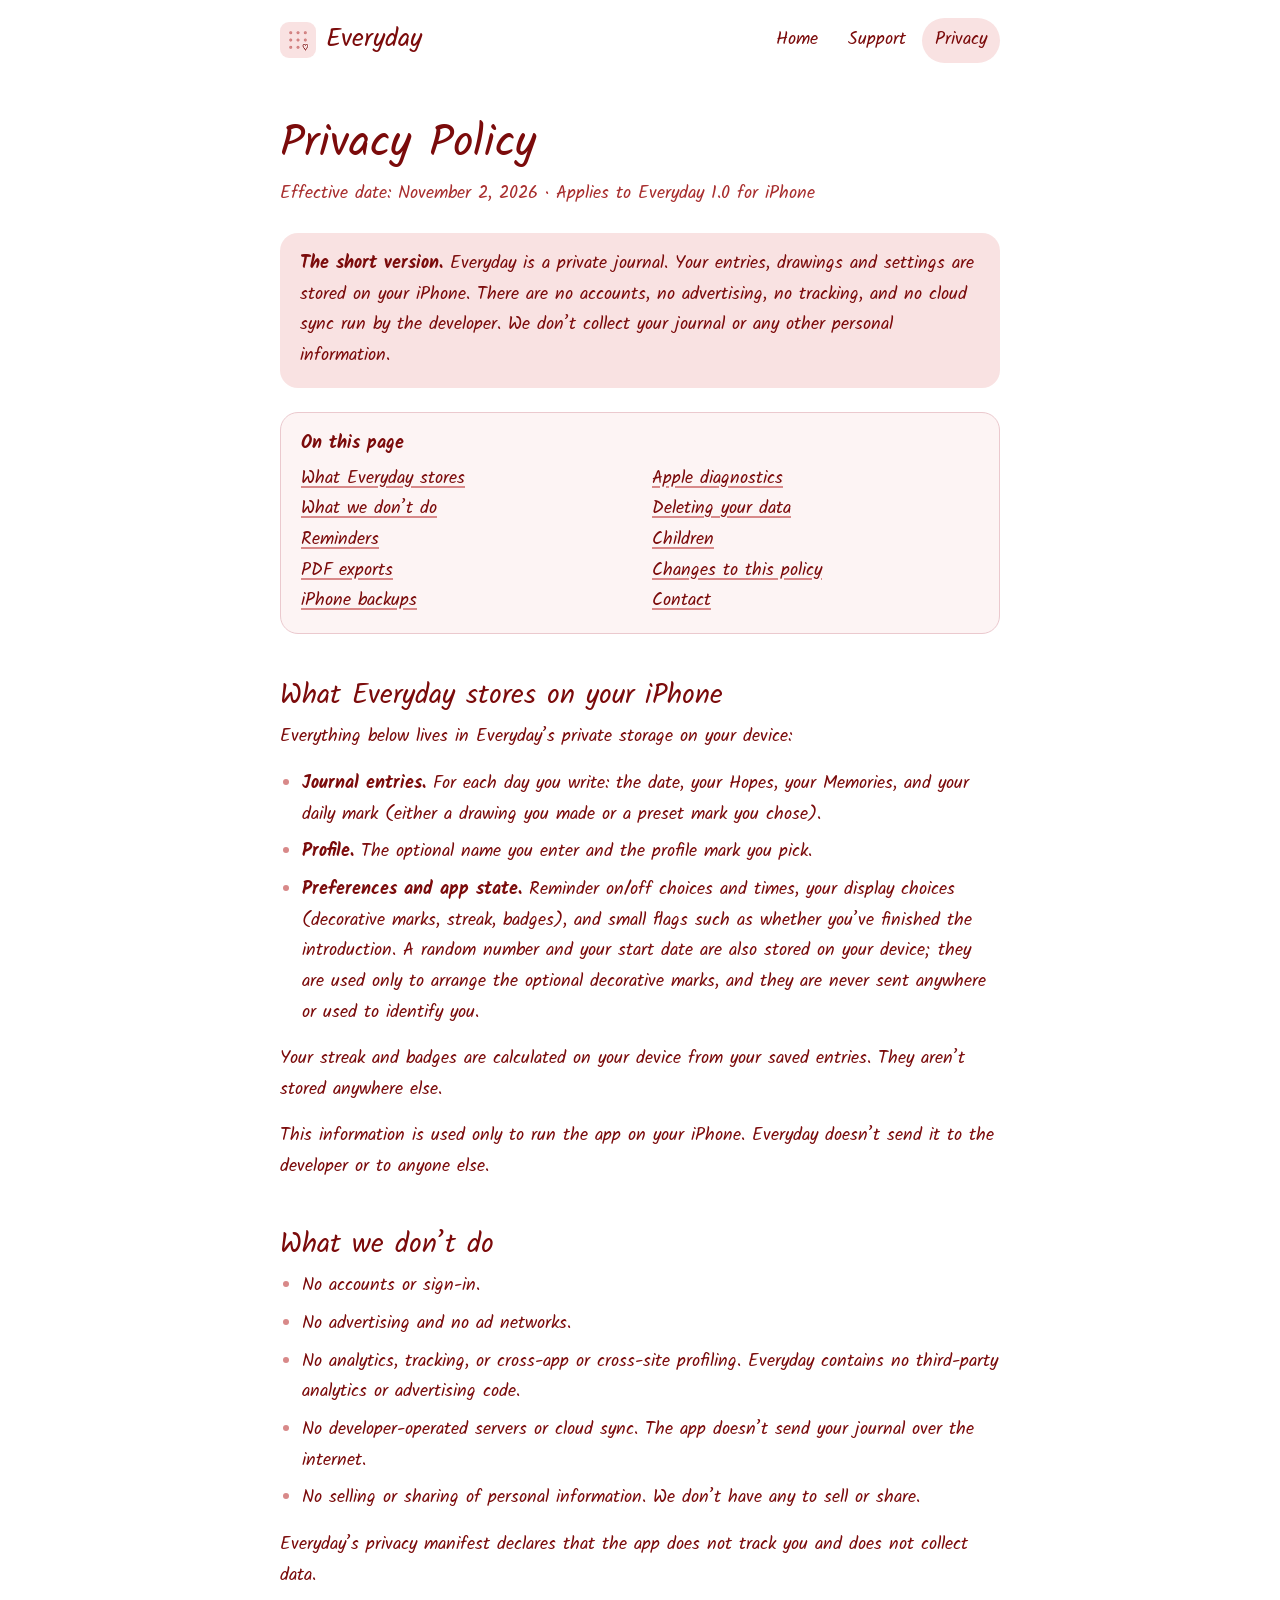
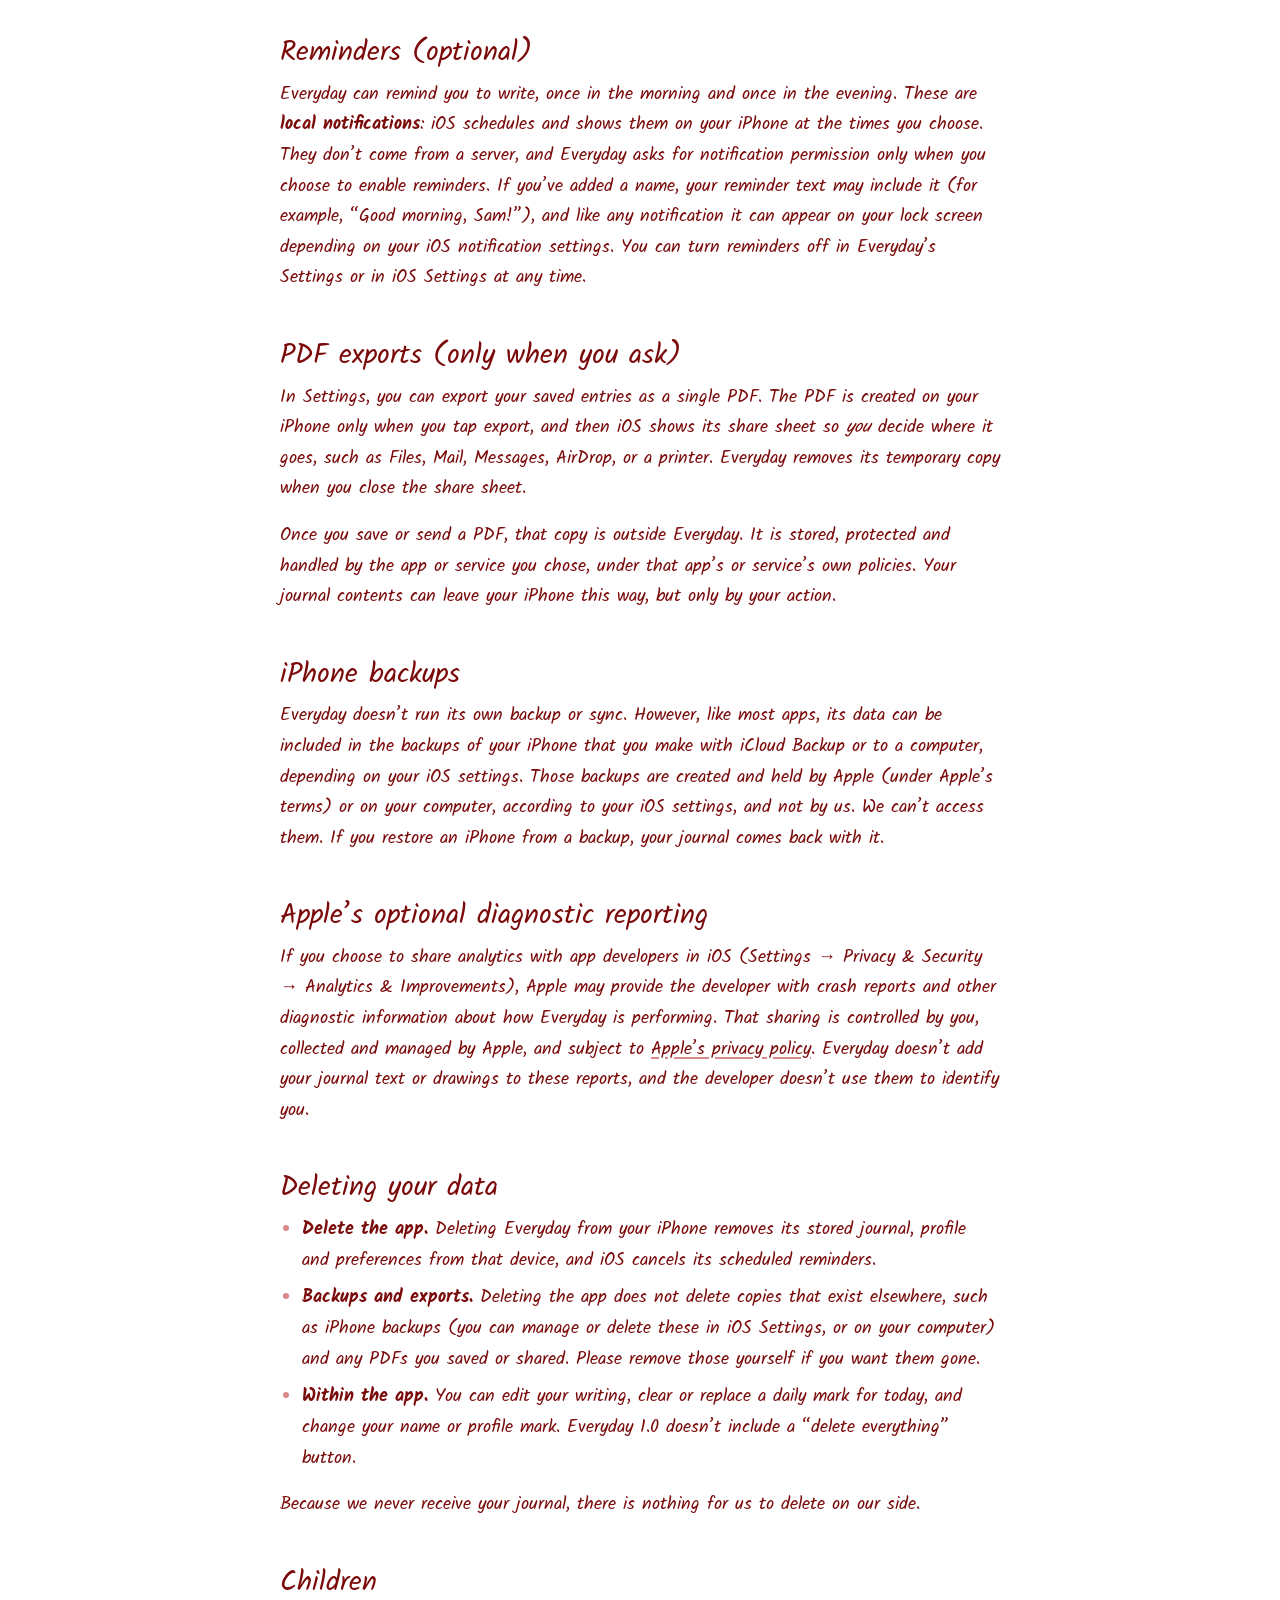
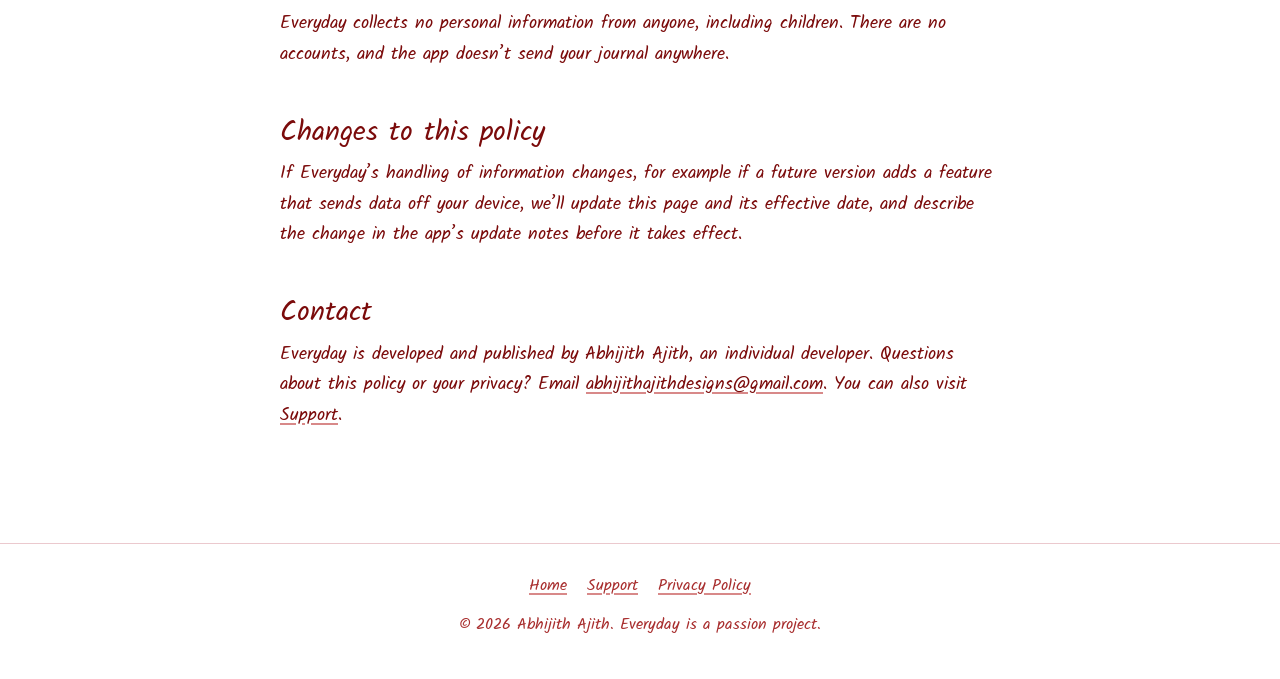
==== privacy/index.html @ aa95c53f "Everyday website: home, privacy policy and support" ====
<!doctype html>
<html lang="en">
<head>
  <meta charset="utf-8">
  <meta name="viewport" content="width=device-width, initial-scale=1">
  <title>Privacy Policy — Everyday</title>
  <meta name="description" content="How Everyday handles your information: your journal is stored on your iPhone, with no accounts, ads, tracking or developer cloud sync. Backups and deletion.">
  <meta name="theme-color" content="#F9E2E2">
  <meta property="og:type" content="website">
  <meta property="og:title" content="Privacy Policy — Everyday">
  <meta property="og:description" content="Your Everyday journal is stored on your iPhone. No accounts, advertising or tracking.">
  <meta name="twitter:card" content="summary">
  <link rel="icon" type="image/png" href="../assets/favicon.png">
  <link rel="apple-touch-icon" href="../assets/apple-touch-icon.png">
  <link rel="preload" href="../assets/fonts/Kalam-Regular.woff2" as="font" type="font/woff2" crossorigin>
  <link rel="stylesheet" href="../assets/style.css">
</head>
<body>
  <a class="skip-link" href="#main">Skip to content</a>

  <header class="site-header">
    <div class="wrap">
      <a class="brand" href="../"><img src="../assets/favicon.png" alt="" width="36" height="36">Everyday</a>
      <nav aria-label="Main">
        <ul>
          <li><a href="../">Home</a></li>
          <li><a href="../support/">Support</a></li>
          <li><a href="./" aria-current="page">Privacy</a></li>
        </ul>
      </nav>
    </div>
  </header>

  <main id="main" class="wrap doc">
    <h1>Privacy Policy</h1>
    <p class="meta">Effective date: November 2, 2026 · Applies to Everyday 1.0 for iPhone</p>

    <div class="callout">
      <p><strong>The short version.</strong> Everyday is a private journal. Your entries, drawings and settings are stored on your iPhone. There are no accounts, no advertising, no tracking, and no cloud sync run by the developer. We don’t collect your journal or any other personal information.</p>
    </div>

    <nav class="toc" aria-label="On this page">
      <p>On this page</p>
      <ul>
        <li><a href="#what">What Everyday stores</a></li>
        <li><a href="#never">What we don’t do</a></li>
        <li><a href="#notifications">Reminders</a></li>
        <li><a href="#export">PDF exports</a></li>
        <li><a href="#backups">iPhone backups</a></li>
        <li><a href="#diagnostics">Apple diagnostics</a></li>
        <li><a href="#deletion">Deleting your data</a></li>
        <li><a href="#children">Children</a></li>
        <li><a href="#changes">Changes to this policy</a></li>
        <li><a href="#contact">Contact</a></li>
      </ul>
    </nav>

    <h2 id="what">What Everyday stores on your iPhone</h2>
    <p>Everything below lives in Everyday’s private storage on your device:</p>
    <ul>
      <li><strong>Journal entries.</strong> For each day you write: the date, your Hopes, your Memories, and your daily mark (either a drawing you made or a preset mark you chose).</li>
      <li><strong>Profile.</strong> The optional name you enter and the profile mark you pick.</li>
      <li><strong>Preferences and app state.</strong> Reminder on/off choices and times, your display choices (decorative marks, streak, badges), and small flags such as whether you’ve finished the introduction. A random number and your start date are also stored on your device; they are used only to arrange the optional decorative marks, and they are never sent anywhere or used to identify you.</li>
    </ul>
    <p>Your streak and badges are calculated on your device from your saved entries. They aren’t stored anywhere else.</p>
    <p>This information is used only to run the app on your iPhone. Everyday doesn’t send it to the developer or to anyone else.</p>

    <h2 id="never">What we don’t do</h2>
    <ul>
      <li>No accounts or sign-in.</li>
      <li>No advertising and no ad networks.</li>
      <li>No analytics, tracking, or cross-app or cross-site profiling. Everyday contains no third-party analytics or advertising code.</li>
      <li>No developer-operated servers or cloud sync. The app doesn’t send your journal over the internet.</li>
      <li>No selling or sharing of personal information. We don’t have any to sell or share.</li>
    </ul>
    <p>Everyday’s privacy manifest declares that the app does not track you and does not collect data.</p>

    <h2 id="notifications">Reminders (optional)</h2>
    <p>Everyday can remind you to write, once in the morning and once in the evening. These are <strong>local notifications</strong>: iOS schedules and shows them on your iPhone at the times you choose. They don’t come from a server, and Everyday asks for notification permission only when you choose to enable reminders. If you’ve added a name, your reminder text may include it (for example, “Good morning, Sam!”), and like any notification it can appear on your lock screen depending on your iOS notification settings. You can turn reminders off in Everyday’s Settings or in iOS Settings at any time.</p>

    <h2 id="export">PDF exports (only when you ask)</h2>
    <p>In Settings, you can export your saved entries as a single PDF. The PDF is created on your iPhone only when you tap export, and then iOS shows its share sheet so <em>you</em> decide where it goes, such as Files, Mail, Messages, AirDrop, or a printer. Everyday removes its temporary copy when you close the share sheet.</p>
    <p>Once you save or send a PDF, that copy is outside Everyday. It is stored, protected and handled by the app or service you chose, under that app’s or service’s own policies. Your journal contents can leave your iPhone this way, but only by your action.</p>

    <h2 id="backups">iPhone backups</h2>
    <p>Everyday doesn’t run its own backup or sync. However, like most apps, its data can be included in the backups of your iPhone that you make with iCloud Backup or to a computer, depending on your iOS settings. Those backups are created and held by Apple (under Apple’s terms) or on your computer, according to your iOS settings, and not by us. We can’t access them. If you restore an iPhone from a backup, your journal comes back with it.</p>

    <h2 id="diagnostics">Apple’s optional diagnostic reporting</h2>
    <p>If you choose to share analytics with app developers in iOS (Settings &rarr; Privacy &amp; Security &rarr; Analytics &amp; Improvements), Apple may provide the developer with crash reports and other diagnostic information about how Everyday is performing. That sharing is controlled by you, collected and managed by Apple, and subject to <a href="https://www.apple.com/legal/privacy/" rel="noopener">Apple’s privacy policy</a>. Everyday doesn’t add your journal text or drawings to these reports, and the developer doesn’t use them to identify you.</p>

    <h2 id="deletion">Deleting your data</h2>
    <ul>
      <li><strong>Delete the app.</strong> Deleting Everyday from your iPhone removes its stored journal, profile and preferences from that device, and iOS cancels its scheduled reminders.</li>
      <li><strong>Backups and exports.</strong> Deleting the app does not delete copies that exist elsewhere, such as iPhone backups (you can manage or delete these in iOS Settings, or on your computer) and any PDFs you saved or shared. Please remove those yourself if you want them gone.</li>
      <li><strong>Within the app.</strong> You can edit your writing, clear or replace a daily mark for today, and change your name or profile mark. Everyday 1.0 doesn’t include a “delete everything” button.</li>
    </ul>
    <p>Because we never receive your journal, there is nothing for us to delete on our side.</p>

    <h2 id="children">Children</h2>
    <p>Everyday collects no personal information from anyone, including children. There are no accounts, and the app doesn’t send your journal anywhere.</p>

    <h2 id="changes">Changes to this policy</h2>
    <p>If Everyday’s handling of information changes, for example if a future version adds a feature that sends data off your device, we’ll update this page and its effective date, and describe the change in the app’s update notes before it takes effect.</p>

    <h2 id="contact">Contact</h2>
    <p>Everyday is developed and published by Abhijith Ajith, an individual developer. Questions about this policy or your privacy? Email <a href="mailto:abhijithajithdesigns@gmail.com">abhijithajithdesigns@gmail.com</a>. You can also visit <a href="../support/">Support</a>.</p>
  </main>

  <footer class="site-footer">
    <div class="wrap">
      <ul>
        <li><a href="../">Home</a></li>
        <li><a href="../support/">Support</a></li>
        <li><a href="./">Privacy Policy</a></li>
      </ul>
      <p>© 2026 Abhijith Ajith. Everyday is a passion project.</p>
    </div>
  </footer>
</body>
</html>
---- assets/style.css ----
/* Everyday — site styles. No external requests; fonts are self-hosted. */

@font-face {
  font-family: "Kalam";
  src: url("fonts/Kalam-Regular.woff2") format("woff2");
  font-weight: 400;
  font-style: normal;
  font-display: swap;
}
@font-face {
  font-family: "Kalam";
  src: url("fonts/Kalam-Bold.woff2") format("woff2");
  font-weight: 700;
  font-style: normal;
  font-display: swap;
}

:root {
  --ink: #7b0b0b;          /* primary burgundy */
  --ink-soft: #a82e2e;     /* secondary text on pink (4.5:1+) */
  --pink: #f9e2e2;         /* soft pink */
  --pink-light: #fdf4f4;   /* card */
  --accent: #d88989;       /* accent pink (decorative only) */
  --line: #ebc9ce;
  --bg: #ffffff;
  --radius: 18px;
  --maxw: 760px;
  --font: "Kalam", "Bradley Hand", "Segoe Print", "Comic Sans MS", cursive;
}

*, *::before, *::after { box-sizing: border-box; }

html { -webkit-text-size-adjust: 100%; scroll-behavior: smooth; }
@media (prefers-reduced-motion: reduce) { html { scroll-behavior: auto; } }

body {
  margin: 0;
  background: var(--bg);
  color: var(--ink);
  font-family: var(--font);
  font-size: 1.125rem;
  line-height: 1.7;
}

img, svg { max-width: 100%; height: auto; }

a { color: var(--ink); text-decoration-thickness: 1.5px; text-underline-offset: 3px; text-decoration-color: var(--accent); }
a:hover { text-decoration-color: var(--ink); }

:focus-visible { outline: 3px solid var(--ink); outline-offset: 3px; border-radius: 4px; }

.skip-link {
  position: absolute; left: 1rem; top: -4rem; z-index: 10;
  background: var(--ink); color: #fff; padding: .5rem 1rem; border-radius: 10px;
}
.skip-link:focus { top: 1rem; }

.wrap { width: 100%; max-width: var(--maxw); margin: 0 auto; padding: 0 1.25rem; }

/* Header */
.site-header { padding: 1.1rem 0; }
.site-header .wrap { display: flex; align-items: center; justify-content: space-between; gap: 1rem; flex-wrap: wrap; }
.brand { display: inline-flex; align-items: center; gap: .6rem; font-size: 1.6rem; text-decoration: none; line-height: 1; }
.brand img { width: 36px; height: 36px; border-radius: 9px; display: block; }
.site-header nav ul { list-style: none; display: flex; gap: .25rem; margin: 0; padding: 0; }
.site-header nav a { display: inline-block; padding: .45rem .8rem; border-radius: 999px; text-decoration: none; }
.site-header nav a:hover { background: var(--pink); }
.site-header nav a[aria-current="page"] { background: var(--pink); }

/* Headings */
h1, h2, h3 { font-weight: 400; line-height: 1.25; margin: 0; }
h1 { font-size: clamp(2.4rem, 8vw, 3.6rem); }
h2 { font-size: 1.75rem; margin-top: 2.75rem; margin-bottom: .6rem; }
h3 { font-size: 1.25rem; font-weight: 700; margin-top: 1.6rem; margin-bottom: .3rem; }
p { margin: 0 0 1rem; }
.muted { color: var(--ink-soft); }

/* Hero */
.hero { background: var(--pink); padding: 3rem 0 3.5rem; text-align: center; border-radius: 0 0 40px 40px; }
.hero h1 { margin-bottom: .75rem; }
.hero .lead { font-size: 1.3rem; max-width: 34rem; margin: 0 auto 1.5rem; }
.hero .by { color: var(--ink-soft); margin: 0 0 1.5rem; }
.badge {
  display: inline-block; background: var(--ink); color: #fff; padding: .55rem 1.3rem;
  border-radius: 999px; font-size: 1.05rem;
}

.dots { display: block; margin: 0 auto 1.5rem; width: min(280px, 70%); }
.dots circle { fill: var(--accent); }
.dots path { fill: none; stroke: var(--ink); stroke-width: 3; stroke-linecap: round; stroke-linejoin: round; }

/* Sections */
main { display: block; }
section.block { padding: 2.5rem 0 0; }
.intro { text-align: center; font-size: 1.3rem; padding-top: 2.5rem; }

.cards { display: grid; gap: 1rem; grid-template-columns: 1fr; margin-top: 1.25rem; }
@media (min-width: 640px) { .cards { grid-template-columns: 1fr 1fr; } }
.card { background: var(--pink); border-radius: var(--radius); padding: 1.1rem 1.25rem; }
.card h3 { margin-top: 0; }
.card p { margin: 0; color: var(--ink); }
.card .muted { color: var(--ink-soft); }

.closing { text-align: center; margin: 3rem 0 0; font-size: 1.4rem; }

/* Documents (privacy / support) */
.doc { padding-top: 2.25rem; padding-bottom: 3rem; }
.doc h1 { font-size: clamp(2rem, 7vw, 2.8rem); margin-bottom: .4rem; }
.doc ul, .doc ol { padding-left: 1.4rem; margin: 0 0 1rem; }
.doc li { margin-bottom: .45rem; }
.doc li::marker { color: var(--accent); }
.meta { color: var(--ink-soft); margin-bottom: 1.5rem; }

.callout { background: var(--pink); border-radius: var(--radius); padding: 1rem 1.25rem; margin: 1.25rem 0; }
.callout p:last-child { margin-bottom: 0; }

.toc { background: var(--pink-light); border: 1px solid var(--line); border-radius: var(--radius); padding: 1rem 1.25rem; margin: 1.5rem 0; }
.toc p { margin: 0 0 .3rem; font-weight: 700; }
.toc ul { list-style: none; padding: 0; margin: 0; column-width: 15rem; column-gap: 1.5rem; }
.toc li { margin: 0; break-inside: avoid; }

/* FAQ */
details { background: var(--pink-light); border: 1px solid var(--line); border-radius: 14px; margin: .6rem 0; }
summary { cursor: pointer; padding: .75rem 1.1rem; list-style: none; font-weight: 700; display: flex; justify-content: space-between; gap: 1rem; align-items: baseline; }
summary::-webkit-details-marker { display: none; }
summary::after { content: "+"; color: var(--ink-soft); font-size: 1.4rem; line-height: 1; }
details[open] summary::after { content: "–"; }
details[open] { background: #fff; }
details .answer { padding: 0 1.1rem .6rem; }
details .answer p:last-child, details .answer ul:last-child { margin-bottom: .5rem; }

.steps { counter-reset: step; list-style: none; padding-left: 0 !important; }
.steps li { counter-increment: step; position: relative; padding-left: 2.4rem; }
.steps li::before {
  content: counter(step); position: absolute; left: 0; top: .1rem; width: 1.8rem; height: 1.8rem;
  border-radius: 50%; background: var(--pink); color: var(--ink); text-align: center; line-height: 1.8rem; font-size: 1rem;
}

table { width: 100%; border-collapse: collapse; margin: 1rem 0; font-size: 1rem; line-height: 1.5; }
th, td { text-align: left; padding: .6rem .7rem; border-bottom: 1px solid var(--line); vertical-align: top; }
th { background: var(--pink); font-weight: 700; }
.table-scroll { overflow-x: auto; }

/* Footer */
.site-footer { border-top: 1px solid var(--line); margin-top: 3rem; padding: 1.75rem 0 2.5rem; text-align: center; color: var(--ink-soft); font-size: 1rem; }
.site-footer ul { list-style: none; display: flex; justify-content: center; gap: 1.25rem; flex-wrap: wrap; margin: 0 0 .75rem; padding: 0; }
.site-footer a { color: var(--ink-soft); }
.site-footer p { margin: 0; }

@media (max-width: 480px) {
  body { font-size: 1.05rem; }
  .hero { padding: 2rem 0 2.5rem; border-radius: 0 0 28px 28px; }
  .site-header nav a { padding: .4rem .6rem; }
}

@media print {
  .site-header nav, .skip-link, .toc { display: none; }
  .hero { background: none; }
  details { border: none; }
  details > .answer { display: block; }
}
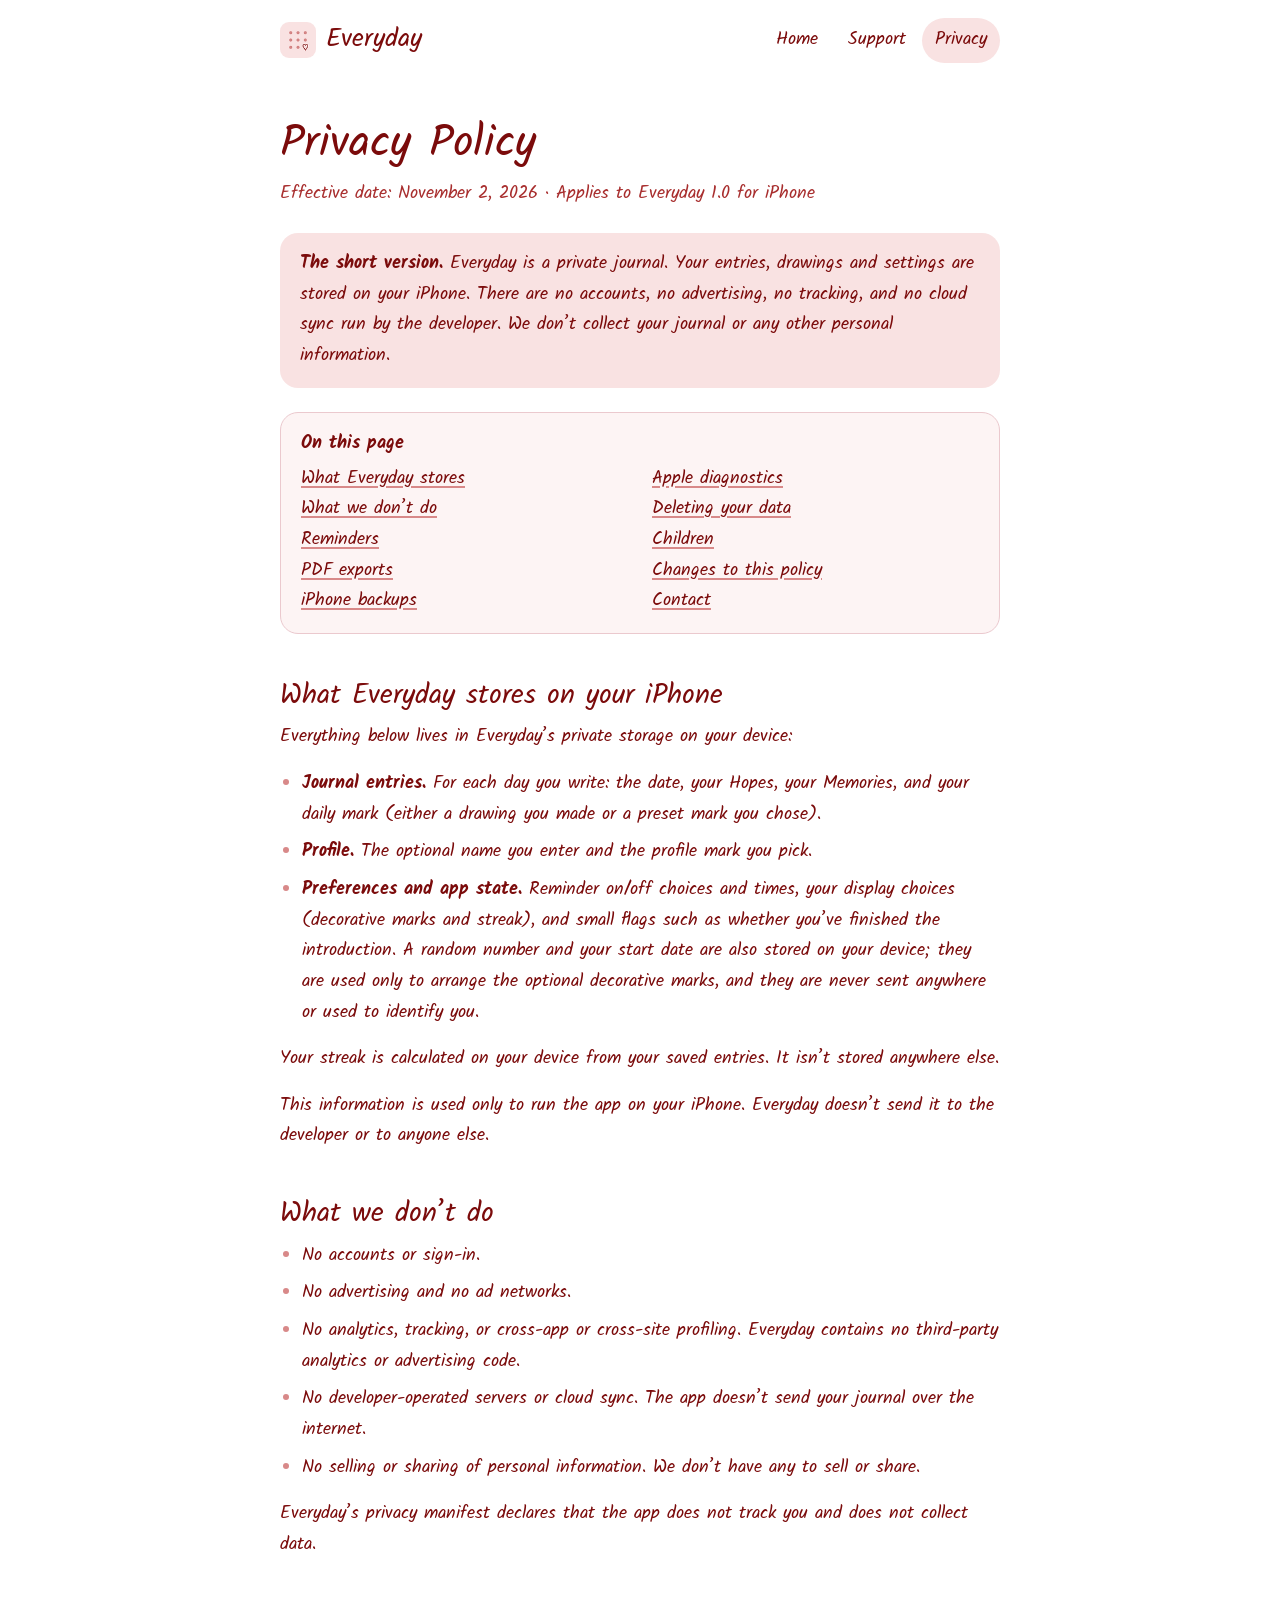
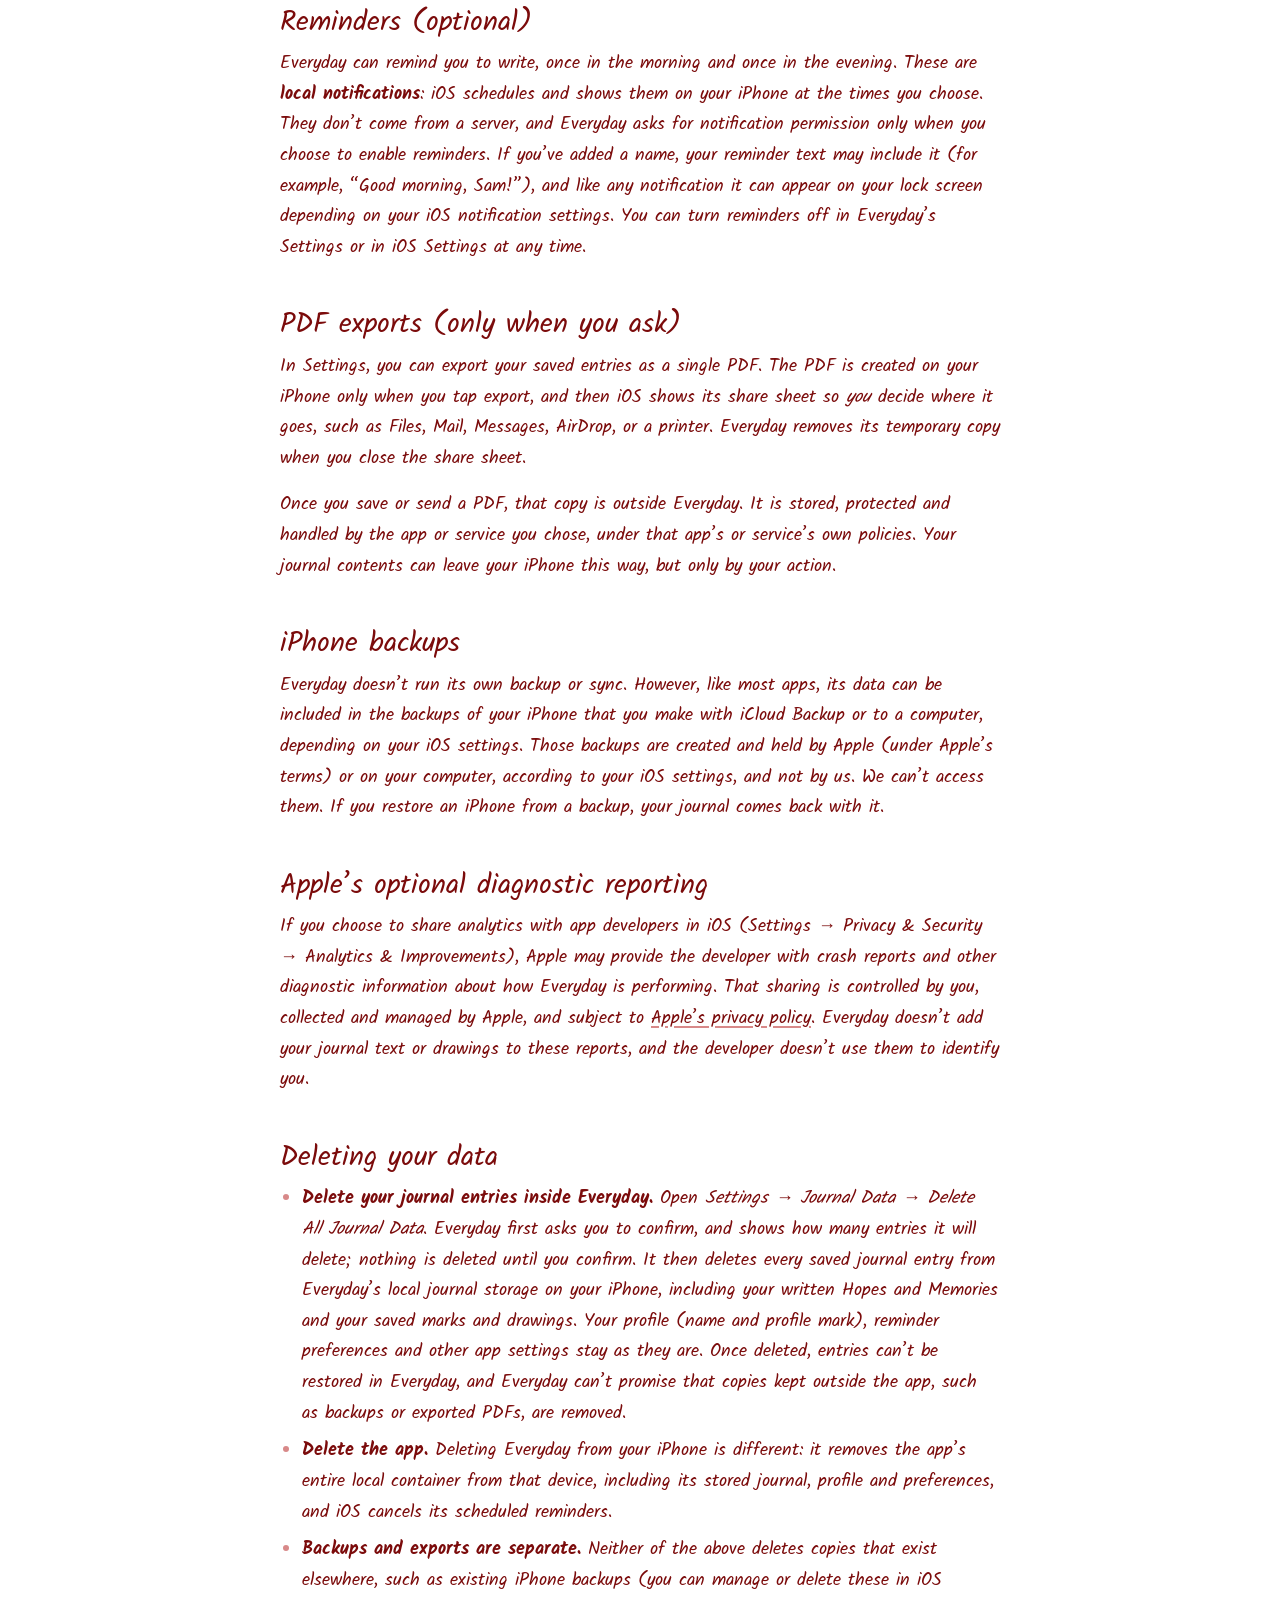
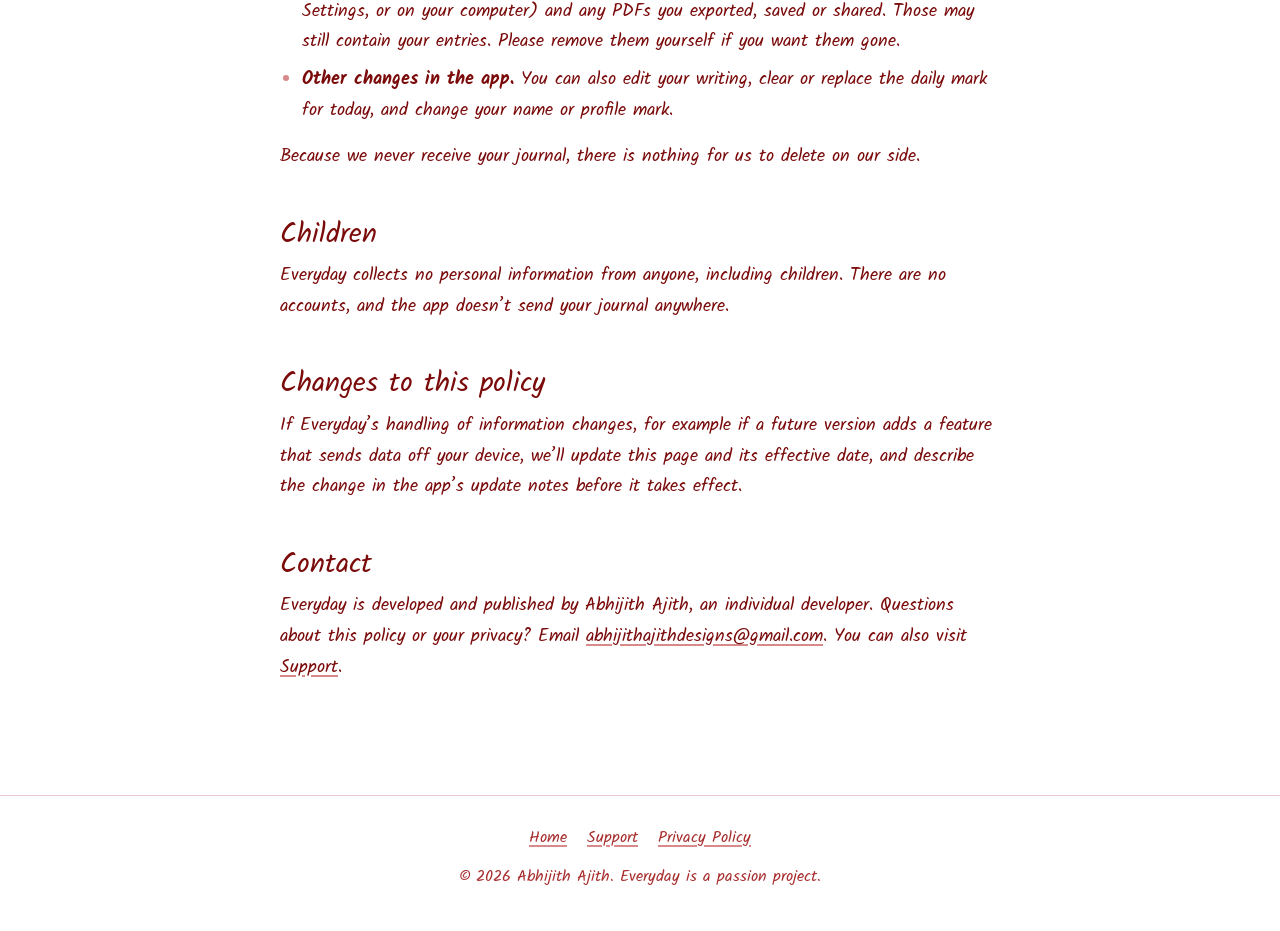
==== commit d6d4420c: "Update Everyday 1.0 privacy and support content" ====
--- a/privacy/index.html
+++ b/privacy/index.html
@@ -60,9 +60,9 @@
     <ul>
       <li><strong>Journal entries.</strong> For each day you write: the date, your Hopes, your Memories, and your daily mark (either a drawing you made or a preset mark you chose).</li>
       <li><strong>Profile.</strong> The optional name you enter and the profile mark you pick.</li>
-      <li><strong>Preferences and app state.</strong> Reminder on/off choices and times, your display choices (decorative marks, streak, badges), and small flags such as whether you’ve finished the introduction. A random number and your start date are also stored on your device; they are used only to arrange the optional decorative marks, and they are never sent anywhere or used to identify you.</li>
+      <li><strong>Preferences and app state.</strong> Reminder on/off choices and times, your display choices (decorative marks and streak), and small flags such as whether you’ve finished the introduction. A random number and your start date are also stored on your device; they are used only to arrange the optional decorative marks, and they are never sent anywhere or used to identify you.</li>
     </ul>
-    <p>Your streak and badges are calculated on your device from your saved entries. They aren’t stored anywhere else.</p>
+    <p>Your streak is calculated on your device from your saved entries. It isn’t stored anywhere else.</p>
     <p>This information is used only to run the app on your iPhone. Everyday doesn’t send it to the developer or to anyone else.</p>
 
     <h2 id="never">What we don’t do</h2>
@@ -90,9 +90,10 @@
 
     <h2 id="deletion">Deleting your data</h2>
     <ul>
-      <li><strong>Delete the app.</strong> Deleting Everyday from your iPhone removes its stored journal, profile and preferences from that device, and iOS cancels its scheduled reminders.</li>
-      <li><strong>Backups and exports.</strong> Deleting the app does not delete copies that exist elsewhere, such as iPhone backups (you can manage or delete these in iOS Settings, or on your computer) and any PDFs you saved or shared. Please remove those yourself if you want them gone.</li>
-      <li><strong>Within the app.</strong> You can edit your writing, clear or replace a daily mark for today, and change your name or profile mark. Everyday 1.0 doesn’t include a “delete everything” button.</li>
+      <li><strong>Delete your journal entries inside Everyday.</strong> Open <em>Settings &rarr; Journal Data &rarr; Delete All Journal Data</em>. Everyday first asks you to confirm, and shows how many entries it will delete; nothing is deleted until you confirm. It then deletes every saved journal entry from Everyday’s local journal storage on your iPhone, including your written Hopes and Memories and your saved marks and drawings. Your profile (name and profile mark), reminder preferences and other app settings stay as they are. Once deleted, entries can’t be restored in Everyday, and Everyday can’t promise that copies kept outside the app, such as backups or exported PDFs, are removed.</li>
+      <li><strong>Delete the app.</strong> Deleting Everyday from your iPhone is different: it removes the app’s entire local container from that device, including its stored journal, profile and preferences, and iOS cancels its scheduled reminders.</li>
+      <li><strong>Backups and exports are separate.</strong> Neither of the above deletes copies that exist elsewhere, such as existing iPhone backups (you can manage or delete these in iOS Settings, or on your computer) and any PDFs you exported, saved or shared. Those may still contain your entries. Please remove them yourself if you want them gone.</li>
+      <li><strong>Other changes in the app.</strong> You can also edit your writing, clear or replace the daily mark for today, and change your name or profile mark.</li>
     </ul>
     <p>Because we never receive your journal, there is nothing for us to delete on our side.</p>
 
